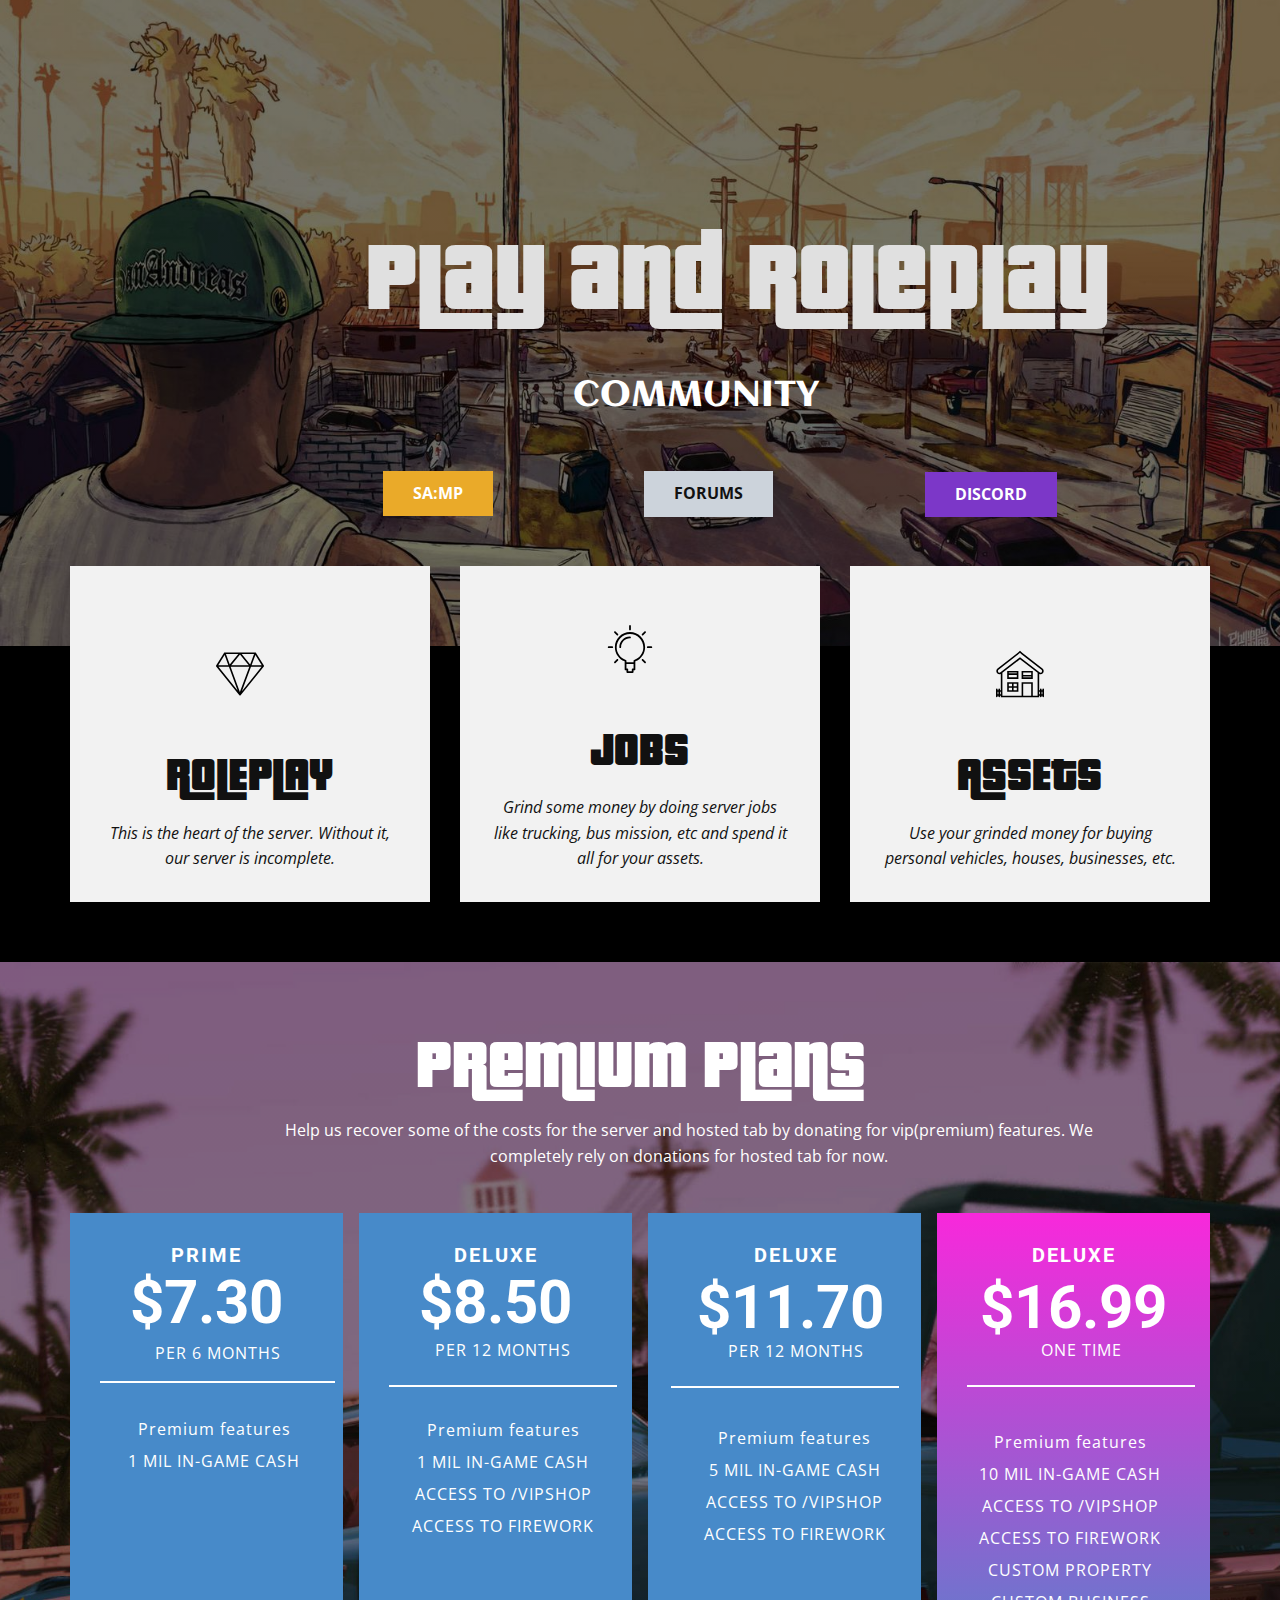
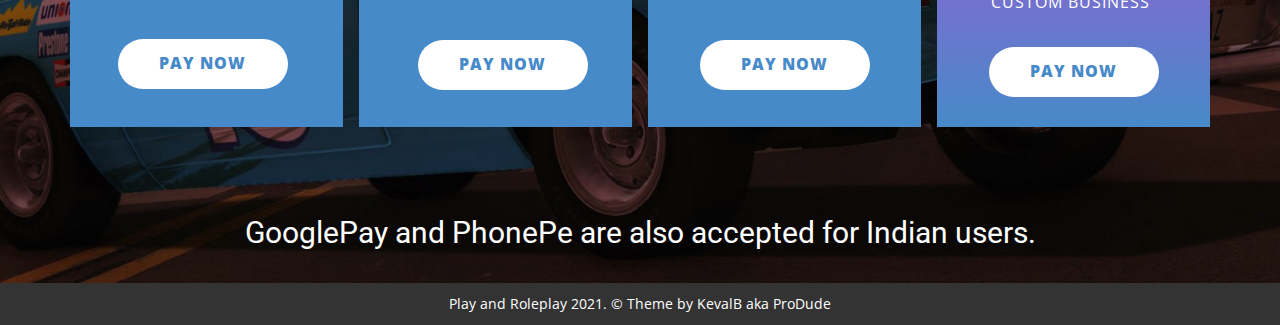
==== PLAY-AND-ROLEPLAY.html @ 864da3d2 "pnr" ====
<!DOCTYPE html>
<html style="font-size: 16px;">
  <head>
    <meta name="viewport" content="width=device-width, initial-scale=1.0">
    <meta charset="utf-8">
    <meta name="keywords" content="Play and Roleplay, Model Comparison">
    <meta name="description" content="">
    <meta name="page_type" content="np-template-header-footer-from-plugin">
    <title>PLAY AND ROLEPLAY</title>
    <link rel="stylesheet" href="nicepage.css" media="screen">
<link rel="stylesheet" href="PLAY-AND-ROLEPLAY.css" media="screen">
    <script class="u-script" type="text/javascript" src="jquery.js" defer=""></script>
    <script class="u-script" type="text/javascript" src="nicepage.js" defer=""></script>
    <meta name="generator" content="Nicepage 3.15.3, nicepage.com">
    
    <link id="u-theme-google-font" rel="stylesheet" href="https://fonts.googleapis.com/css?family=Roboto:100,100i,300,300i,400,400i,500,500i,700,700i,900,900i|Open+Sans:300,300i,400,400i,600,600i,700,700i,800,800i">
    <link id="u-page-google-font" rel="stylesheet" href="https://fonts.googleapis.com/css?family=Aclonica:400">
    
    
    
    
    <script type="application/ld+json">{
		"@context": "http://schema.org",
		"@type": "Organization",
		"name": "Site1",
		"url": "index.html"
}</script>
    <meta property="og:title" content="PLAY AND ROLEPLAY">
    <meta property="og:type" content="website">
    <meta name="theme-color" content="#478ac9">
    <link rel="canonical" href="index.html">
    <meta property="og:url" content="index.html">
  </head>
  <body class="u-black u-body u-overlap u-overlap-contrast"><header class="u-align-left u-clearfix u-header u-header" id="sec-b5c3"><div class="u-clearfix u-sheet u-sheet-1"></div></header>
    <section class="u-align-center u-clearfix u-image u-shading u-section-1" src="" data-image-width="2000" data-image-height="1130" id="sec-d4a2">
      <div class="u-clearfix u-sheet u-sheet-1">
        <h1 class="u-custom-font u-text u-text-custom-color-1 u-title u-text-1">Play and Roleplay</h1>
        <h2 class="u-custom-font u-subtitle u-text u-text-2">COMMUNITY</h2>
        <a href="https://discord.com/invite/gf8XE8x" class="u-btn u-button-style u-custom-color-3 u-btn-1" target="_blank">DISCORD</a>
        <a href="https://pnr-community.ga/forums" class="u-btn u-button-style u-palette-5-light-1 u-btn-2" target="_blank">FORUMS</a>
        <a href="samp://194.233.73.74:7777/" class="u-btn u-button-style u-custom-color-2 u-btn-3" target="_blank">SA:MP</a>
      </div>
    </section>
    <section class="u-align-center u-clearfix u-section-2" id="sec-7d5c">
      <div class="u-clearfix u-sheet u-sheet-1">
        <div class="u-expanded-width u-list u-list-1">
          <div class="u-repeater u-repeater-1">
            <div class="u-align-center u-container-style u-grey-5 u-list-item u-repeater-item u-video-cover u-list-item-1">
              <div class="u-container-layout u-similar-container u-valign-bottom u-container-layout-1"><span class="u-icon u-icon-circle u-text-black u-icon-1">
            <svg class="u-svg-link" preserveAspectRatio="xMidYMin slice" viewBox="0 0 59.986 59.986" style=""><use xmlns:xlink="http://www.w3.org/1999/xlink" xlink:href="#svg-bccd"></use></svg>
            <svg xmlns="http://www.w3.org/2000/svg" xmlns:xlink="http://www.w3.org/1999/xlink" version="1.1" xml:space="preserve" class="u-svg-content" viewBox="0 0 59.986 59.986" x="0px" y="0px" id="svg-bccd" style="enable-background:new 0 0 59.986 59.986;"><path d="M59.972,20.164c0.007-0.041,0.011-0.081,0.013-0.123c0.002-0.049,0.001-0.096-0.003-0.145  c-0.004-0.042-0.01-0.082-0.02-0.123c-0.011-0.048-0.026-0.094-0.044-0.14c-0.009-0.024-0.011-0.049-0.022-0.072  c-0.008-0.017-0.022-0.03-0.031-0.047c-0.009-0.017-0.013-0.035-0.023-0.052l-10-16c-0.046-0.073-0.1-0.139-0.161-0.197  c-0.001-0.001-0.002-0.001-0.003-0.002c-0.086-0.081-0.188-0.139-0.297-0.185c-0.014-0.006-0.023-0.018-0.038-0.024  c-0.011-0.004-0.023-0.002-0.034-0.005c-0.101-0.034-0.205-0.057-0.314-0.057h-38c-0.108,0-0.211,0.023-0.31,0.056  c-0.011,0.003-0.022,0.001-0.032,0.005c-0.015,0.005-0.024,0.017-0.038,0.023c-0.104,0.043-0.202,0.099-0.287,0.175  c-0.005,0.005-0.012,0.008-0.017,0.012c-0.062,0.058-0.117,0.125-0.163,0.198l-10,16c-0.01,0.016-0.014,0.035-0.023,0.052  c-0.009,0.017-0.023,0.03-0.031,0.047c-0.011,0.023-0.013,0.048-0.023,0.072c-0.018,0.046-0.033,0.092-0.044,0.14  c-0.009,0.041-0.016,0.082-0.02,0.124C0,19.945-0.001,19.993,0.001,20.041c0.002,0.042,0.006,0.082,0.013,0.123  c0.008,0.048,0.021,0.095,0.037,0.142c0.013,0.039,0.027,0.077,0.045,0.115c0.009,0.018,0.012,0.038,0.022,0.056  c0.016,0.029,0.04,0.051,0.058,0.078c0.014,0.021,0.022,0.044,0.039,0.064l28.989,35.986c0.002,0.003,0.004,0.005,0.006,0.007  l0.005,0.007c0.003,0.004,0.008,0.005,0.011,0.009c0.082,0.099,0.184,0.174,0.295,0.234c0.03,0.016,0.058,0.03,0.089,0.043  c0.121,0.051,0.249,0.087,0.383,0.087c0.114,0,0.229-0.02,0.343-0.061c0.017-0.006,0.028-0.02,0.045-0.027  c0.051-0.021,0.091-0.055,0.137-0.084c0.076-0.048,0.147-0.098,0.206-0.163c0.014-0.015,0.035-0.022,0.048-0.038l29-36  c0.016-0.02,0.024-0.044,0.039-0.064c0.019-0.027,0.042-0.049,0.058-0.078c0.01-0.018,0.013-0.038,0.022-0.056  c0.018-0.038,0.032-0.075,0.045-0.115C59.95,20.259,59.964,20.213,59.972,20.164z M32.095,4.993h15.459l-4.86,13.045L32.095,4.993z   M40.892,18.993H19.095L29.993,5.58L40.892,18.993z M17.222,18.125L12.423,4.993h15.469L17.222,18.125z M41.593,20.993  L29.818,52.599L18.269,20.993H41.593z M49.221,6.246l7.967,12.748H44.472L49.221,6.246z M10.756,6.259l4.653,12.734H2.798  L10.756,6.259z M16.14,20.993l10.839,29.664L3.083,20.993H16.14z M32.39,51.423l11.337-30.43h13.176L32.39,51.423z"></path></svg>
          </span>
                <h5 class="u-custom-font u-text u-text-1">ROLEPLAY </h5>
                <p class="u-text u-text-2">This is the heart of the server. Without it, our server is incomplete.</p>
              </div>
            </div>
            <div class="u-align-center u-container-style u-grey-5 u-list-item u-repeater-item u-list-item-2">
              <div class="u-container-layout u-similar-container u-valign-bottom u-container-layout-2"><span class="u-icon u-icon-circle u-text-black u-icon-2">
            <svg class="u-svg-link" preserveAspectRatio="xMidYMin slice" viewBox="0 0 54 54" style=""><use xmlns:xlink="http://www.w3.org/1999/xlink" xlink:href="#svg-b006"></use></svg>
            <svg xmlns="http://www.w3.org/2000/svg" xmlns:xlink="http://www.w3.org/1999/xlink" version="1.1" xml:space="preserve" class="u-svg-content" viewBox="0 0 54 54" x="0px" y="0px" id="svg-b006" style="enable-background:new 0 0 54 54;"><g><path d="M27,8c-9.374,0-17,7.626-17,17c0,7.112,4.391,13.412,11,15.9V50c0,0.553,0.447,1,1,1h1v2c0,0.553,0.447,1,1,1h6
		c0.553,0,1-0.447,1-1v-2h1c0.553,0,1-0.447,1-1v-9.1c6.609-2.488,11-8.788,11-15.9C44,15.626,36.374,8,27,8z M30,49
		c-0.553,0-1,0.447-1,1v2h-4v-2c0-0.553-0.447-1-1-1h-1v-5h8v5H30z M31.688,39.242C31.277,39.377,31,39.761,31,40.192V42h-8v-1.808
		c0-0.432-0.277-0.815-0.688-0.95C16.145,37.214,12,31.49,12,25c0-8.271,6.729-15,15-15s15,6.729,15,15
		C42,31.49,37.855,37.214,31.688,39.242z"></path><path d="M27,6c0.553,0,1-0.447,1-1V1c0-0.553-0.447-1-1-1s-1,0.447-1,1v4C26,5.553,26.447,6,27,6z"></path><path d="M51,24h-4c-0.553,0-1,0.447-1,1s0.447,1,1,1h4c0.553,0,1-0.447,1-1S51.553,24,51,24z"></path><path d="M7,24H3c-0.553,0-1,0.447-1,1s0.447,1,1,1h4c0.553,0,1-0.447,1-1S7.553,24,7,24z"></path><path d="M43.264,7.322l-2.828,2.828c-0.391,0.391-0.391,1.023,0,1.414c0.195,0.195,0.451,0.293,0.707,0.293
		s0.512-0.098,0.707-0.293l2.828-2.828c0.391-0.391,0.391-1.023,0-1.414S43.654,6.932,43.264,7.322z"></path><path d="M12.15,38.436l-2.828,2.828c-0.391,0.391-0.391,1.023,0,1.414c0.195,0.195,0.451,0.293,0.707,0.293
		s0.512-0.098,0.707-0.293l2.828-2.828c0.391-0.391,0.391-1.023,0-1.414S12.541,38.045,12.15,38.436z"></path><path d="M41.85,38.436c-0.391-0.391-1.023-0.391-1.414,0s-0.391,1.023,0,1.414l2.828,2.828c0.195,0.195,0.451,0.293,0.707,0.293
		s0.512-0.098,0.707-0.293c0.391-0.391,0.391-1.023,0-1.414L41.85,38.436z"></path><path d="M12.15,11.564c0.195,0.195,0.451,0.293,0.707,0.293s0.512-0.098,0.707-0.293c0.391-0.391,0.391-1.023,0-1.414l-2.828-2.828
		c-0.391-0.391-1.023-0.391-1.414,0s-0.391,1.023,0,1.414L12.15,11.564z"></path><path d="M27,13c-6.617,0-12,5.383-12,12c0,0.553,0.447,1,1,1s1-0.447,1-1c0-5.514,4.486-10,10-10c0.553,0,1-0.447,1-1
		S27.553,13,27,13z"></path>
</g></svg>
          </span>
                <h5 class="u-custom-font u-text u-text-3">JOBS</h5>
                <p class="u-text u-text-4">Grind some money by doing server jobs like trucking, bus mission, etc and spend it all for your assets.</p>
              </div>
            </div>
            <div class="u-align-center u-container-style u-grey-5 u-list-item u-repeater-item u-video-cover u-list-item-3">
              <div class="u-container-layout u-similar-container u-valign-bottom u-container-layout-3"><span class="u-icon u-icon-circle u-icon-3"><svg class="u-svg-link" preserveAspectRatio="xMidYMin slice" viewBox="0 0 60 60" style=""><use xmlns:xlink="http://www.w3.org/1999/xlink" xlink:href="#svg-205a"></use></svg><svg class="u-svg-content" viewBox="0 0 60 60" x="0px" y="0px" id="svg-205a" style="enable-background:new 0 0 60 60;"><g><path d="M14,36.182h14v-10H14V36.182z M16,34.182v-3h10v3H16z M26,28.182v1H16v-1H26z"></path><path d="M14,40.182v12h14v-12H14z M20,42.182v3h-4v-3H20z M16,47.182h4v3h-4V47.182z M22,50.182v-3h4v3H22z M26,45.182h-4v-3h4
		V45.182z"></path><path d="M32,36.182h14v-10H32V36.182z M34,34.182v-1h10v1H34z M44,28.182v3H34v-3H44z"></path><path d="M59,48.182c-0.553,0-1,0.448-1,1v1h-1v-1c0-0.552-0.447-1-1-1s-1,0.448-1,1v1h-1V29.978
		c0.521,0.234,1.073,0.363,1.626,0.363c1.073,0,2.139-0.436,2.927-1.284c0.76-0.818,1.145-1.925,1.057-3.038
		c-0.089-1.112-0.644-2.145-1.522-2.833L32.722,3.345L30,0.818L27.343,3.29L1.913,23.186c-0.879,0.688-1.434,1.721-1.522,2.833
		c-0.088,1.113,0.297,2.22,1.057,3.038c1.194,1.286,3.021,1.61,4.553,0.922v20.204H5v-1c0-0.552-0.447-1-1-1s-1,0.448-1,1v1H2v-1
		c0-0.552-0.447-1-1-1s-1,0.448-1,1v9c0,0.552,0.447,1,1,1s1-0.448,1-1v-1h1v1c0,0.552,0.447,1,1,1s1-0.448,1-1v-1h1v2h26h14h8v-2h1
		v1c0,0.552,0.447,1,1,1s1-0.448,1-1v-1h1v1c0,0.552,0.447,1,1,1s1-0.448,1-1v-9C60,48.63,59.553,48.182,59,48.182z M2.912,27.695
		c-0.385-0.415-0.572-0.954-0.527-1.518c0.045-0.564,0.314-1.067,0.761-1.416L28.64,4.811l1.361-1.265l1.424,1.319l25.43,19.896
		c0.446,0.349,0.716,0.852,0.761,1.416c0.045,0.564-0.143,1.104-0.527,1.518c-0.708,0.762-1.861,0.858-2.686,0.223L54,27.608v0
		l-24-18.5l-23.61,18.2l-0.001,0.001l-0.791,0.609C4.772,28.553,3.62,28.457,2.912,27.695z M2,55.182v-3h1v3H2z M5,55.182v-3h1v3H5z
		 M34,57.182v-15h10v15H34z M52,57.182h-6v-17H32v17H8V28.591l22-16.959l22,16.959V57.182z M54,55.182v-3h1v3H54z M57,55.182v-3h1v3
		H57z"></path>
</g></svg>
            
            
          </span>
                <h5 class="u-custom-font u-text u-text-5">ASSETS</h5>
                <p class="u-text u-text-6">Use your grinded money for buying personal vehicles, houses, businesses, etc.</p>
              </div>
            </div>
          </div>
        </div>
      </div>
    </section>
    <section class="u-align-center u-clearfix u-image u-shading u-section-3" id="carousel_2a16" data-image-width="2000" data-image-height="1125">
      <div class="u-clearfix u-sheet u-sheet-1">
        <h1 class="u-custom-font u-text u-text-body-alt-color u-text-1">Premium Plans</h1>
        <p class="u-text u-text-body-alt-color u-text-2">Help us recover some of the costs for the server and hosted tab by donating for vip(premium) features. We completely rely on donations for hosted tab for now.</p>
        <div class="u-clearfix u-expanded-width u-gutter-16 u-layout-wrap u-layout-wrap-1">
          <div class="u-gutter-0 u-layout">
            <div class="u-layout-row">
              <div class="u-align-center u-container-style u-layout-cell u-left-cell u-palette-1-base u-size-15 u-layout-cell-1">
                <div class="u-container-layout u-valign-bottom-sm u-valign-bottom-xs u-valign-top-md u-container-layout-1">
                  <h5 class="u-text u-text-body-alt-color u-text-3">PRIME</h5>
                  <h2 class="u-text u-text-body-alt-color u-text-4">$7​.30</h2>
                  <p class="u-text u-text-body-alt-color u-text-5">PER 6 MONTHS</p>
                  <div class="u-border-2 u-border-white u-expanded-width u-line u-line-horizontal u-line-1"></div>
                  <p class="u-text u-text-body-alt-color u-text-6">Premium features<br>1 MIL IN-GAME CASH
                  </p>
                  <a href="https://www.paypal.com/paypalme/pereira297/" class="u-btn u-btn-round u-button-style u-radius-50 u-text-palette-1-base u-white u-btn-1" target="_blank">PAY NOW</a>
                </div>
              </div>
              <div class="u-align-center u-container-style u-layout-cell u-palette-1-base u-size-15 u-layout-cell-2">
                <div class="u-container-layout u-valign-bottom-sm u-valign-bottom-xs u-container-layout-2">
                  <h5 class="u-text u-text-body-alt-color u-text-7">deluxe</h5>
                  <h2 class="u-text u-text-body-alt-color u-text-8">$8.50</h2>
                  <p class="u-text u-text-body-alt-color u-text-9">per 12 months</p>
                  <div class="u-border-2 u-border-white u-line u-line-horizontal u-line-2"></div>
                  <p class="u-text u-text-body-alt-color u-text-10">Premium features<br>1 MIL IN-GAME CASH<br>ACCESS TO /VIPSHOP<br>ACCESS TO FIREWORK
                  </p>
                  <a href="https://www.paypal.com/paypalme/pereira297/" class="u-btn u-btn-round u-button-style u-radius-50 u-text-palette-1-base u-white u-btn-2" target="_blank">PAY NOW</a>
                </div>
              </div>
              <div class="u-align-center u-container-style u-layout-cell u-palette-1-base u-size-15 u-layout-cell-3">
                <div class="u-container-layout u-container-layout-3">
                  <h5 class="u-text u-text-body-alt-color u-text-11">DELUXE</h5>
                  <h2 class="u-text u-text-body-alt-color u-text-12">$11.70</h2>
                  <p class="u-text u-text-body-alt-color u-text-13">per 12 months</p>
                  <div class="u-border-2 u-border-white u-line u-line-horizontal u-line-3"></div>
                  <p class="u-text u-text-body-alt-color u-text-14">Premium features<br>5 MIL IN-GAME CASH<br>ACCESS TO /VIPSHOP<br>ACCESS TO FIREWORK
                  </p>
                  <a href="https://www.paypal.com/paypalme/pereira297/" class="u-btn u-btn-round u-button-style u-radius-50 u-text-palette-1-base u-white u-btn-3" target="_blank">PAY NOW</a>
                </div>
              </div>
              <div class="u-align-center u-container-style u-gradient u-layout-cell u-size-15 u-layout-cell-4">
                <div class="u-container-layout u-valign-bottom-xs u-container-layout-4">
                  <h5 class="u-text u-text-body-alt-color u-text-15">DELUXE</h5>
                  <h2 class="u-text u-text-body-alt-color u-text-16">$16.99</h2>
                  <p class="u-text u-text-body-alt-color u-text-17">ONE TIME</p>
                  <div class="u-border-2 u-border-white u-line u-line-horizontal u-line-4"></div>
                  <p class="u-text u-text-body-alt-color u-text-18">Premium features<br>10 MIL IN-GAME CASH<br>ACCESS TO /VIPSHOP<br>ACCESS TO FIREWORK<br>CUSTOM PROPERTY<br>CUSTOM BUSINESS
                  </p>
                  <a href="https://www.paypal.com/paypalme/pereira297/" class="u-btn u-btn-round u-button-style u-radius-50 u-text-palette-1-base u-white u-btn-4" target="_blank">PAY NOW</a>
                </div>
              </div>
            </div>
          </div>
        </div>
        <h2 class="u-subtitle u-text u-text-19">GooglePay and Phone​​Pe are also accepted for Indian users.</h2>
      </div>
    </section>
    
    
    <footer class="u-align-center u-clearfix u-footer u-grey-80 u-footer" id="sec-1881"><div class="u-clearfix u-sheet u-sheet-1">
        <p class="u-small-text u-text u-text-variant u-text-1">Play and Roleplay 2021. © Theme by KevalB aka ProDude</p>
      </div></footer>
  </body>
</html>
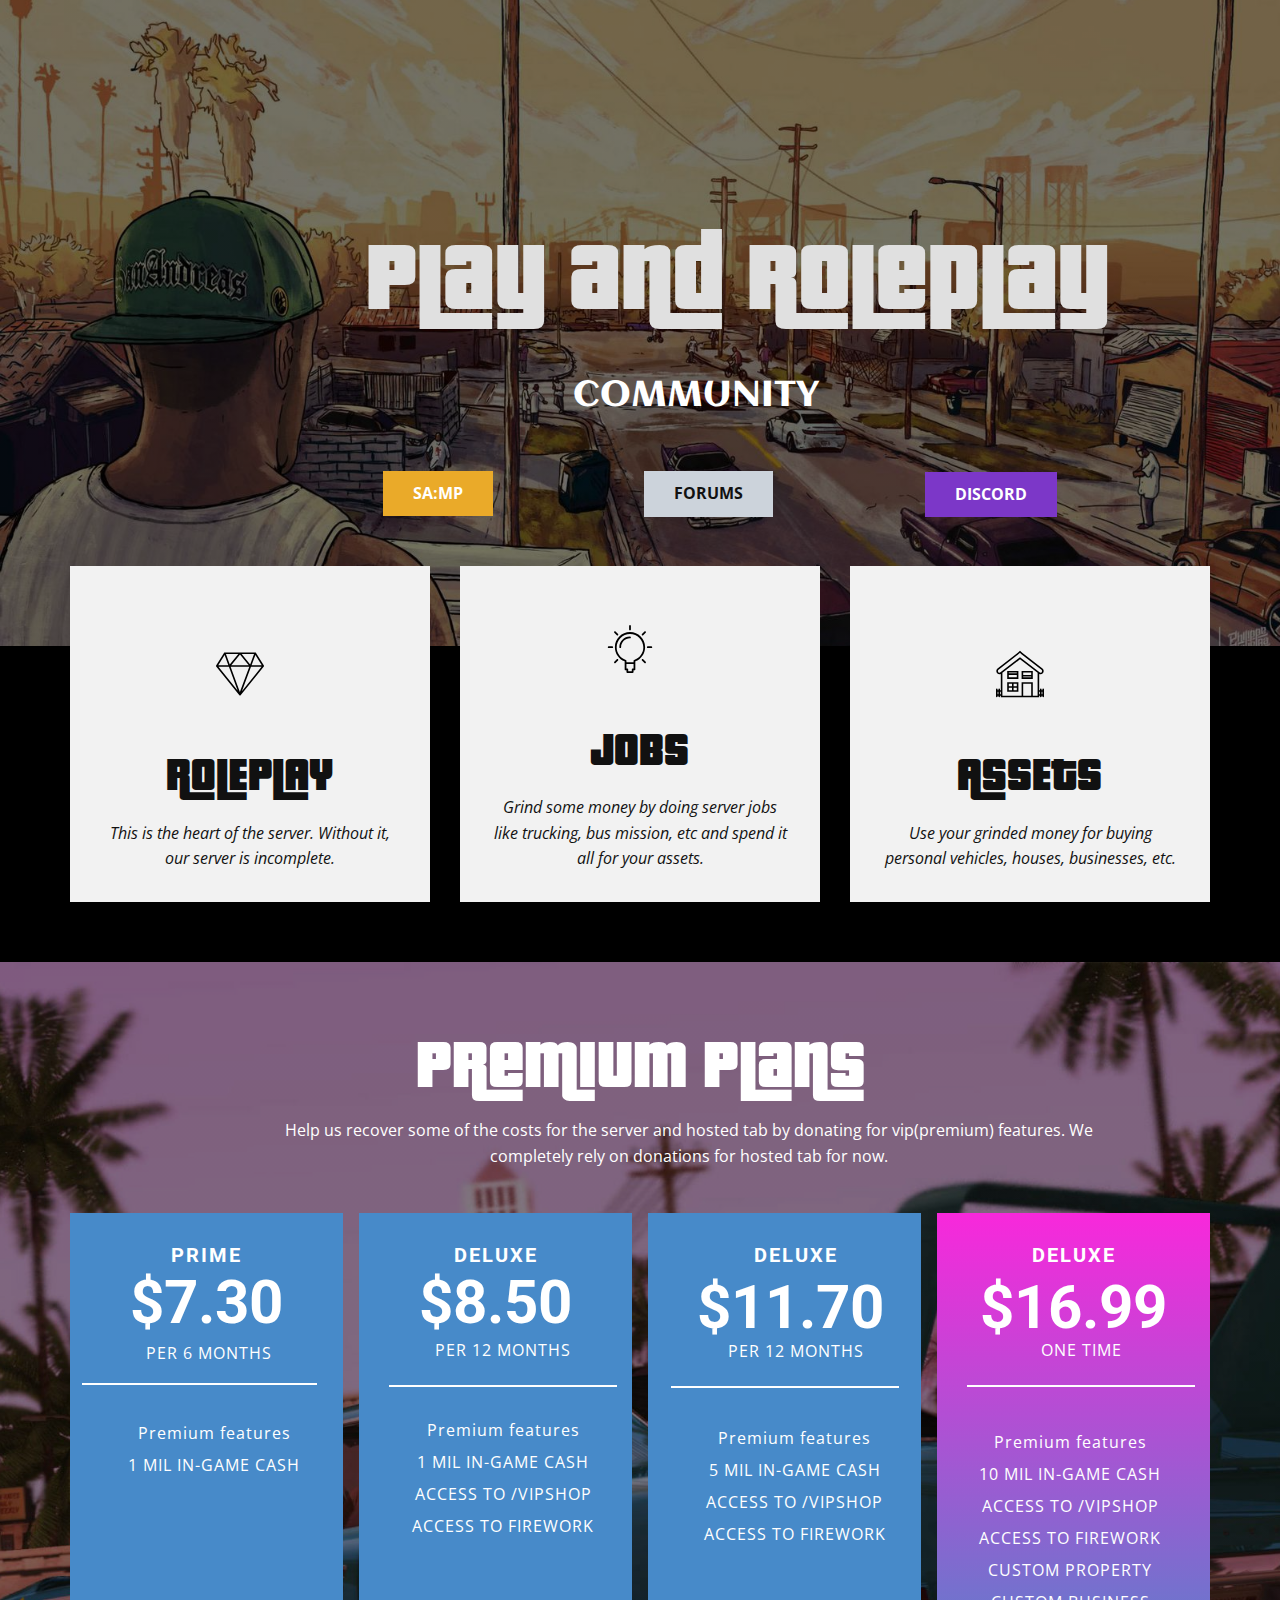
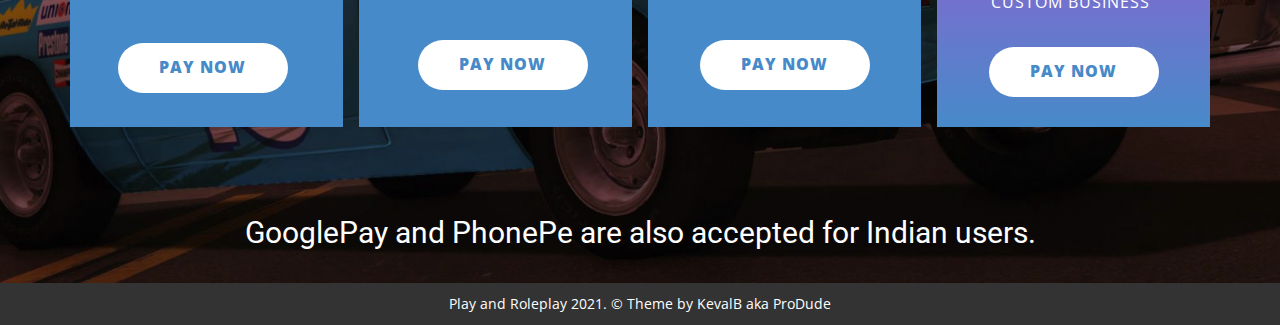
==== commit a948ba74: "homepage" ====
--- a/PLAY-AND-ROLEPLAY.html
+++ b/PLAY-AND-ROLEPLAY.html
@@ -14,7 +14,7 @@
     <meta name="generator" content="Nicepage 3.15.3, nicepage.com">
     
     <link id="u-theme-google-font" rel="stylesheet" href="https://fonts.googleapis.com/css?family=Roboto:100,100i,300,300i,400,400i,500,500i,700,700i,900,900i|Open+Sans:300,300i,400,400i,600,600i,700,700i,800,800i">
-    <link id="u-page-google-font" rel="stylesheet" href="https://fonts.googleapis.com/css?family=Aclonica:400">
+    <link id="u-page-google-font" rel="stylesheet" href="https://fonts.googleapis.com/css?family=Roboto:100,100i,300,300i,400,400i,500,500i,700,700i,900,900i|Aclonica:400">
     
     
     
@@ -37,7 +37,7 @@
         <h1 class="u-custom-font u-text u-text-custom-color-1 u-title u-text-1">Play and Roleplay</h1>
         <h2 class="u-custom-font u-subtitle u-text u-text-2">COMMUNITY</h2>
         <a href="https://discord.com/invite/gf8XE8x" class="u-btn u-button-style u-custom-color-3 u-btn-1" target="_blank">DISCORD</a>
-        <a href="https://pnr-community.ga/forums" class="u-btn u-button-style u-palette-5-light-1 u-btn-2" target="_blank">FORUMS</a>
+        <a href="http://pnr-forums.ga/" class="u-btn u-button-style u-palette-5-light-1 u-btn-2" target="_blank">FORUMS</a>
         <a href="samp://194.233.73.74:7777/" class="u-btn u-button-style u-custom-color-2 u-btn-3" target="_blank">SA:MP</a>
       </div>
     </section>
@@ -110,7 +110,7 @@
                   <h5 class="u-text u-text-body-alt-color u-text-3">PRIME</h5>
                   <h2 class="u-text u-text-body-alt-color u-text-4">$7​.30</h2>
                   <p class="u-text u-text-body-alt-color u-text-5">PER 6 MONTHS</p>
-                  <div class="u-border-2 u-border-white u-expanded-width u-line u-line-horizontal u-line-1"></div>
+                  <div class="u-border-2 u-border-white u-line u-line-horizontal u-line-1"></div>
                   <p class="u-text u-text-body-alt-color u-text-6">Premium features<br>1 MIL IN-GAME CASH
                   </p>
                   <a href="https://www.paypal.com/paypalme/pereira297/" class="u-btn u-btn-round u-button-style u-radius-50 u-text-palette-1-base u-white u-btn-1" target="_blank">PAY NOW</a>
--- a/PLAY-AND-ROLEPLAY.css
+++ b/PLAY-AND-ROLEPLAY.css
@@ -440,25 +440,25 @@
 }
 
 .u-section-3 .u-layout-cell-1 {
-  min-height: 522px;
+  min-height: 530px;
   background-image: none;
 }
 
 .u-section-3 .u-container-layout-1 {
-  padding: 30px 8px 30px 30px;
+  padding: 30px 8px 30px 12px;
 }
 
 .u-section-3 .u-text-3 {
   font-weight: 700;
   text-transform: uppercase;
   letter-spacing: 2px;
-  margin: 0 89px 0 67px;
+  margin: 0 89px 0 85px;
 }
 
 .u-section-3 .u-text-4 {
   font-size: 3.75rem;
   font-weight: 700;
-  margin: 3px 47px 0 25px;
+  margin: 3px 47px 0 43px;
 }
 
 .u-section-3 .u-text-5 {
@@ -470,16 +470,15 @@
 }
 
 .u-section-3 .u-line-1 {
-  margin-top: 14px;
-  margin-bottom: 0;
   height: 2px;
-  margin-right: 7px;
+  width: 235px;
+  margin: 16px 18px 0 auto;
 }
 
 .u-section-3 .u-text-6 {
   line-height: 2;
   letter-spacing: 1px;
-  margin: 30px 18px 0 11px;
+  margin: 32px 18px 0 29px;
 }
 
 .u-section-3 .u-btn-1 {
@@ -655,6 +654,8 @@
 .u-section-3 .u-text-19 {
   width: 838px;
   font-size: 1.875rem;
+  font-weight: normal;
+  font-family: Roboto, sans-serif;
   margin: 89px auto 19px;
 }
 
@@ -688,7 +689,8 @@
   }
 
   .u-section-3 .u-line-1 {
-    margin-right: initial;
+    width: 203px;
+    margin-right: 0;
   }
 
   .u-section-3 .u-text-6 {
@@ -736,19 +738,24 @@
     min-height: 711px;
   }
 
+  .u-section-3 .u-container-layout-3 {
+    padding-left: 3px;
+  }
+
   .u-section-3 .u-text-12 {
-    margin-left: 0;
-    margin-right: 0;
+    margin-right: 0;
+    margin-left: 20px;
   }
 
   .u-section-3 .u-line-3 {
     width: 201px;
+    margin-left: auto;
   }
 
   .u-section-3 .u-text-14 {
     width: 201px;
-    margin-left: 0;
-    margin-right: 0;
+    margin-right: 0;
+    margin-left: 20px;
   }
 
   .u-section-3 .u-btn-3 {
@@ -795,11 +802,6 @@
   .u-section-3 .u-btn-4 {
     margin-top: 20px;
     margin-left: 20px;
-  }
-
-  .u-section-3 .u-text-19 {
-    font-weight: normal;
-    font-family: Roboto, sans-serif;
   }
 }
 
@@ -847,7 +849,11 @@
 
   .u-section-3 .u-text-5 {
     margin-top: 3px;
-    width: 130px;
+    width: 148px;
+  }
+
+  .u-section-3 .u-line-1 {
+    width: 148px;
   }
 
   .u-section-3 .u-text-6 {
